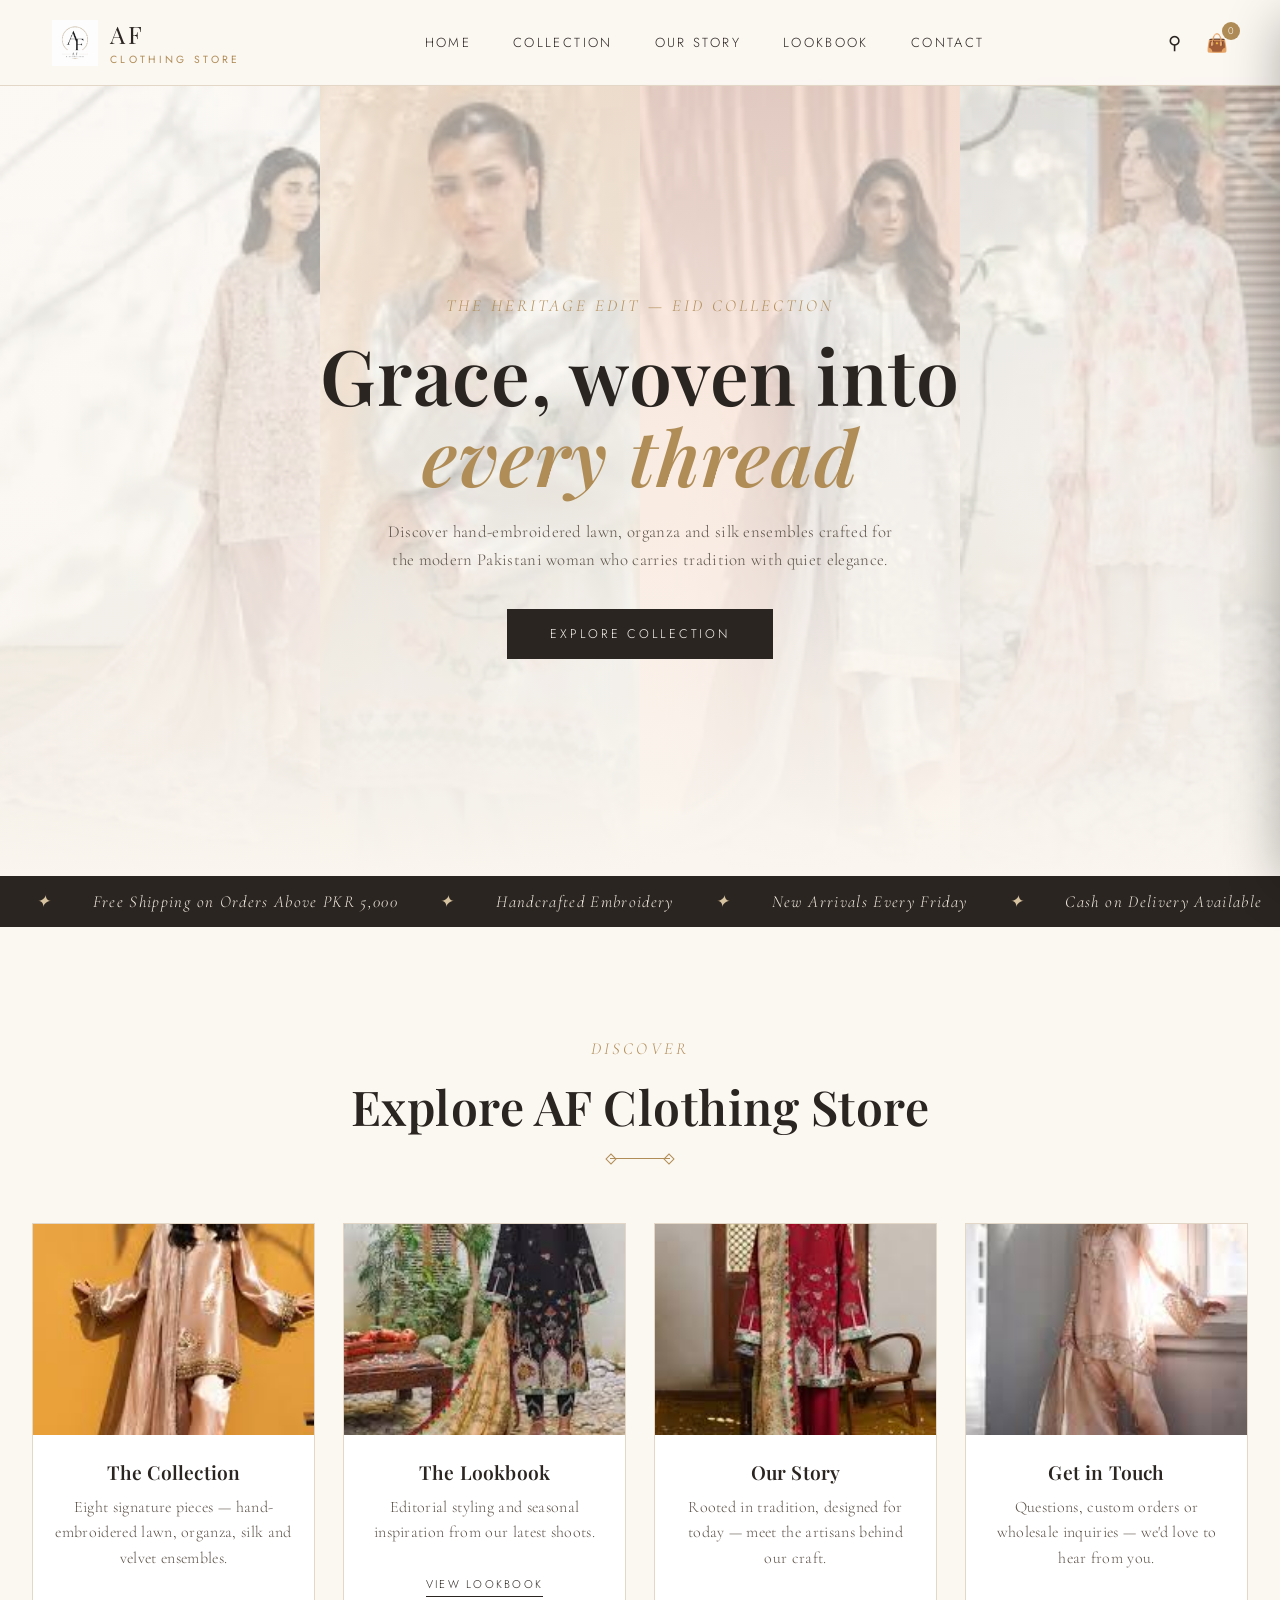
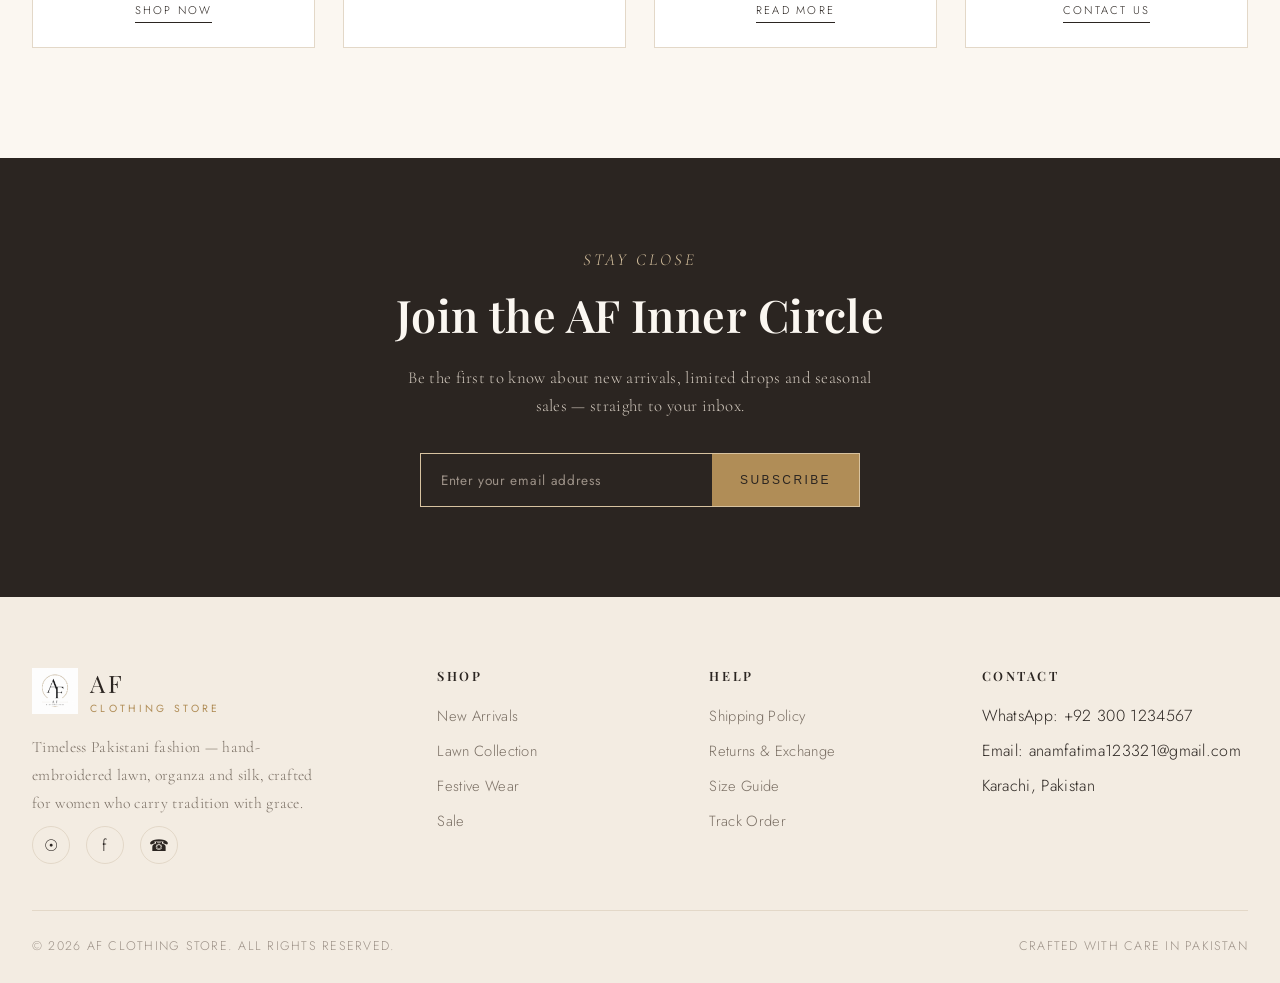
==== index.html @ 7dc1e785 "AF Clothing Store - Multi-page website" ====
<!DOCTYPE html>
<html lang="en" dir="ltr">
<head>
<meta charset="UTF-8">
<meta name="viewport" content="width=device-width, initial-scale=1.0">
<title>AF Clothing Store — Timeless Pakistani Couture</title>
<link rel="preconnect" href="https://fonts.googleapis.com">
<link rel="preconnect" href="https://fonts.gstatic.com" crossorigin>
<link href="https://fonts.googleapis.com/css2?family=Cormorant+Garamond:ital,wght@0,400;0,500;0,600;1,400&family=Playfair+Display:ital,wght@0,500;0,600;0,700;1,500&family=Jost:wght@300;400;500;600&display=swap" rel="stylesheet">
<link rel="stylesheet" href="styles.css">
<style>
  .summary-cards{display:grid;grid-template-columns:repeat(4,1fr);gap:28px;max-width:var(--maxw);margin:0 auto;}
  .summary-card{background:#fff;border:1px solid var(--line);overflow:hidden;transition:transform .45s ease,box-shadow .45s ease;}
  .summary-card:hover{transform:translateY(-6px);box-shadow:0 18px 40px -22px rgba(43,37,33,.35);}
  .summary-card img{width:100%;aspect-ratio:4/3;object-fit:cover;}
  .summary-card-body{padding:24px 20px;text-align:center;}
  .summary-card-body h3{font-size:1.2rem;margin-bottom:10px;}
  .summary-card-body p{font-family:'Cormorant Garamond',serif;font-size:1rem;color:#5c5249;line-height:1.6;margin-bottom:16px;}
  .summary-card-body .card-cta{font-size:.7rem;letter-spacing:.2em;text-transform:uppercase;border-bottom:1px solid var(--ink);padding-bottom:4px;transition:color .3s,border-color .3s;}
  .summary-card-body .card-cta:hover{color:var(--gold);border-color:var(--gold);}
  @media(max-width:720px){.summary-cards{grid-template-columns:1fr;gap:20px;}}
</style>
</head>
<body>

<header>
  <div class="nav-wrap">
    <a href="index.html" class="logo-mark">
      <img src="images/logo.png" alt="AF Logo">
      <div>AF<span>Clothing Store</span></div>
    </a>
    <nav>
      <ul>
        <li><a href="index.html">Home</a></li>
        <li><a href="collection.html">Collection</a></li>
        <li><a href="our-story.html">Our Story</a></li>
        <li><a href="lookbook.html">Lookbook</a></li>
        <li><a href="contact.html">Contact</a></li>
      </ul>
    </nav>
    <div class="nav-icons">
      <span style="cursor:pointer;" title="Search">&#9906;</span>
      <span style="cursor:pointer;position:relative;" id="cart-icon" title="Cart">
        &#128092;
        <span id="cart-count" style="position:absolute;top:-8px;right:-12px;background:var(--gold);color:#fff;font-size:.6rem;width:18px;height:18px;border-radius:50%;display:flex;align-items:center;justify-content:center;font-family:'Jost',sans-serif;">0</span>
      </span>
      <button class="menu-toggle">&#9776;</button>
    </div>
  </div>
</header>

<section class="hero" id="home" style="padding:0;">
  <div class="hero-bg">
    <img src="images/p1.jpg" alt="Pakistani fashion">
    <img src="images/p2.jpg" alt="Traditional outfit">
    <img src="images/p3.jpg" alt="Embroidered dress">
    <img src="images/p4.jpg" alt="Elegant fashion">
  </div>
  <div class="hero-content">
    <span class="eyebrow">The Heritage Edit — Eid Collection</span>
    <h1>Grace, woven into <em>every thread</em></h1>
    <p>Discover hand-embroidered lawn, organza and silk ensembles crafted for the modern Pakistani woman who carries tradition with quiet elegance.</p>
    <a href="collection.html" class="btn btn-dark">Explore Collection</a>
  </div>
</section>

<div class="marquee">
  <div class="marquee-inner">
    <span>&#10022;</span> Free Shipping on Orders Above PKR 5,000 <span>&#10022;</span> Handcrafted Embroidery <span>&#10022;</span> New Arrivals Every Friday <span>&#10022;</span> Cash on Delivery Available <span>&#10022;</span> Free Shipping on Orders Above PKR 5,000 <span>&#10022;</span> Handcrafted Embroidery <span>&#10022;</span> New Arrivals Every Friday <span>&#10022;</span> Cash on Delivery Available
  </div>
</div>

<section>
  <div class="section-head">
    <span class="eyebrow">Discover</span>
    <h2>Explore AF Clothing Store</h2>
    <div class="divider" style="margin-top:20px;"></div>
  </div>
  <div class="summary-cards">
    <div class="summary-card">
      <img src="images/p5.jpg" alt="Collection">
      <div class="summary-card-body">
        <h3>The Collection</h3>
        <p>Eight signature pieces — hand-embroidered lawn, organza, silk and velvet ensembles.</p>
        <a href="collection.html" class="card-cta">Shop Now</a>
      </div>
    </div>
    <div class="summary-card">
      <img src="images/p6.jpg" alt="Lookbook">
      <div class="summary-card-body">
        <h3>The Lookbook</h3>
        <p>Editorial styling and seasonal inspiration from our latest shoots.</p>
        <a href="lookbook.html" class="card-cta">View Lookbook</a>
      </div>
    </div>
    <div class="summary-card">
      <img src="images/p7.jpg" alt="Our Story">
      <div class="summary-card-body">
        <h3>Our Story</h3>
        <p>Rooted in tradition, designed for today — meet the artisans behind our craft.</p>
        <a href="our-story.html" class="card-cta">Read More</a>
      </div>
    </div>
    <div class="summary-card">
      <img src="images/p8.jpg" alt="Contact">
      <div class="summary-card-body">
        <h3>Get in Touch</h3>
        <p>Questions, custom orders or wholesale inquiries — we'd love to hear from you.</p>
        <a href="contact.html" class="card-cta">Contact Us</a>
      </div>
    </div>
  </div>
</section>

<section class="cta-band">
  <span class="eyebrow">Stay Close</span>
  <h2>Join the AF Inner Circle</h2>
  <p>Be the first to know about new arrivals, limited drops and seasonal sales — straight to your inbox.</p>
  <form class="cta-form" onsubmit="event.preventDefault(); showToast('Thank you for subscribing!');">
    <input type="email" placeholder="Enter your email address" required>
    <button type="submit">Subscribe</button>
  </form>
</section>

<footer>
  <div class="footer-grid">
    <div class="footer-brand">
      <a href="index.html" class="logo-mark">
        <img src="images/logo.png" alt="AF Logo">
        <div>AF<span>Clothing Store</span></div>
      </a>
      <p>Timeless Pakistani fashion — hand-embroidered lawn, organza and silk, crafted for women who carry tradition with grace.</p>
      <div class="footer-social">
        <a href="#" title="Instagram">&#9737;</a>
        <a href="#" title="Facebook">f</a>
        <a href="#" title="WhatsApp">&#9742;</a>
      </div>
    </div>
    <div class="footer-col">
      <h4>Shop</h4>
      <ul>
        <li><a href="collection.html">New Arrivals</a></li>
        <li><a href="collection.html">Lawn Collection</a></li>
        <li><a href="collection.html">Festive Wear</a></li>
        <li><a href="collection.html">Sale</a></li>
      </ul>
    </div>
    <div class="footer-col">
      <h4>Help</h4>
      <ul>
        <li><a href="#">Shipping Policy</a></li>
        <li><a href="#">Returns &amp; Exchange</a></li>
        <li><a href="#">Size Guide</a></li>
        <li><a href="#">Track Order</a></li>
      </ul>
    </div>
    <div class="footer-col">
      <h4>Contact</h4>
      <ul>
        <li>WhatsApp: +92 300 1234567</li>
        <li>Email: anamfatima123321@gmail.com</li>
        <li>Karachi, Pakistan</li>
      </ul>
    </div>
  </div>
  <div class="footer-bottom">
    <span>&copy; 2026 AF Clothing Store. All Rights Reserved.</span>
    <span>Crafted with care in Pakistan</span>
  </div>
</footer>

<div class="cart-overlay" id="cart-overlay"></div>
<div class="cart-drawer" id="cart-drawer">
  <div class="cart-head">
    <h3>Your Bag</h3>
    <button class="cart-close" id="cart-close">&times;</button>
  </div>
  <div class="cart-items" id="cart-items"></div>
  <div class="cart-footer">
    <div class="cart-total">
      <span>Subtotal</span>
      <span id="cart-subtotal">PKR 0</span>
    </div>
    <a href="#" class="btn btn-dark" onclick="alert('Thank you! This is a demo store.');return false;">Checkout</a>
  </div>
</div>

<div class="toast" id="toast"></div>
<script src="script.js"></script>
</body>
</html>
---- styles.css ----
:root{
  --cream:#FBF7F1;
  --cream-deep:#F3ECE2;
  --ink:#2B2521;
  --gold:#B08D57;
  --gold-soft:#D8C3A0;
  --rose:#C9A79C;
  --line:#E3D8C8;
  --maxw:1240px;
}
*{margin:0;padding:0;box-sizing:border-box;}
html{scroll-behavior:smooth;}
body{
  font-family:'Jost', sans-serif;
  color:var(--ink);
  background:var(--cream);
  font-weight:300;
  letter-spacing:.02em;
  overflow-x:hidden;
}
h1,h2,h3,h4{
  font-family:'Playfair Display', serif;
  font-weight:600;
  letter-spacing:.01em;
}
.eyebrow{
  font-family:'Cormorant Garamond', serif;
  font-style:italic;
  font-size:1.05rem;
  color:var(--gold);
  letter-spacing:.18em;
  text-transform:uppercase;
}
a{color:inherit;text-decoration:none;}
img{display:block;max-width:100%;}

/* ===== Header ===== */
header{
  position:fixed;top:0;left:0;right:0;
  z-index:100;
  background:rgba(251,247,241,0.92);
  backdrop-filter:blur(8px);
  border-bottom:1px solid var(--line);
  transition:padding .3s ease;
}
.nav-wrap{
  max-width:var(--maxw);
  margin:0 auto;
  display:flex;
  align-items:center;
  justify-content:space-between;
  padding:18px 32px;
}
.logo-mark{
  display:flex;align-items:center;gap:12px;
  font-family:'Playfair Display', serif;
  font-size:1.5rem;
  letter-spacing:.12em;
}
.logo-mark img{height:46px;width:46px;object-fit:contain;}
.logo-mark span{font-size:.65rem;letter-spacing:.32em;color:var(--gold);display:block;font-family:'Jost',sans-serif;font-weight:400;text-transform:uppercase;margin-top:2px;}
nav ul{
  display:flex;gap:42px;list-style:none;
  font-size:.82rem;
  letter-spacing:.18em;
  text-transform:uppercase;
}
nav a{position:relative;padding-bottom:6px;}
nav a::after{
  content:'';position:absolute;bottom:0;left:0;width:0;height:1px;
  background:var(--gold);transition:width .35s ease;
}
nav a:hover::after{width:100%;}
.nav-icons{display:flex;gap:24px;align-items:center;font-size:1.1rem;}
.menu-toggle{display:none;font-size:1.6rem;cursor:pointer;background:none;border:none;color:var(--ink);}

/* ===== Hero ===== */
.hero{
  position:relative;
  margin-top:84px;
  height:88vh;
  display:flex;
  align-items:center;
  justify-content:center;
  overflow:hidden;
  background:var(--cream-deep);
}
.hero-bg{
  position:absolute;inset:0;
  display:grid;grid-template-columns:repeat(4,1fr);
  opacity:.9;
}
.hero-bg img{width:100%;height:100%;object-fit:cover;filter:saturate(.85) brightness(1.02);}
.hero-bg::after{
  content:'';position:absolute;inset:0;
  background:linear-gradient(180deg, rgba(251,247,241,0.55) 0%, rgba(251,247,241,0.78) 55%, var(--cream) 100%);
}
.hero-content{
  position:relative;z-index:2;
  text-align:center;
  max-width:760px;
  padding:0 24px;
  animation:fadeUp 1.2s ease both;
}
@keyframes fadeUp{
  from{opacity:0;transform:translateY(28px);}
  to{opacity:1;transform:translateY(0);}
}
.hero-content .eyebrow{display:block;margin-bottom:18px;}
.hero-content h1{
  font-size:clamp(2.6rem, 6vw, 5rem);
  line-height:1.05;
  margin-bottom:22px;
}
.hero-content h1 em{
  font-style:italic;
  color:var(--gold);
}
.hero-content p{
  font-size:1.05rem;
  font-family:'Cormorant Garamond', serif;
  color:#5c5249;
  max-width:520px;
  margin:0 auto 34px;
  line-height:1.7;
}
.btn{
  display:inline-block;
  padding:15px 42px;
  border:1px solid var(--ink);
  font-size:.78rem;
  letter-spacing:.22em;
  text-transform:uppercase;
  transition:all .35s ease;
  position:relative;
  overflow:hidden;
}
.btn-dark{background:var(--ink);color:var(--cream);border-color:var(--ink);}
.btn-dark:hover{background:transparent;color:var(--ink);}
.btn-outline:hover{background:var(--ink);color:var(--cream);}

/* ===== Sections shared ===== */
section{padding:110px 32px;}
.section-head{text-align:center;max-width:640px;margin:0 auto 64px;}
.section-head h2{font-size:clamp(2rem,4vw,3rem);margin:14px 0 18px;}
.section-head p{font-family:'Cormorant Garamond', serif;font-size:1.1rem;color:#5c5249;line-height:1.7;}
.divider{
  width:60px;height:1px;background:var(--gold);margin:0 auto;
  position:relative;
}
.divider::before,.divider::after{
  content:'';position:absolute;top:-3px;width:6px;height:6px;border:1px solid var(--gold);transform:rotate(45deg);
}
.divider::before{left:-3px;}
.divider::after{right:-3px;}

/* ===== Marquee strip ===== */
.marquee{
  background:var(--ink);
  color:var(--cream-deep);
  overflow:hidden;
  padding:14px 0;
  white-space:nowrap;
}
.marquee-inner{
  display:inline-block;
  animation:scroll 32s linear infinite;
  font-family:'Cormorant Garamond', serif;
  font-style:italic;
  font-size:1.05rem;
  letter-spacing:.08em;
}
.marquee-inner span{margin:0 36px;color:var(--gold-soft);}
@keyframes scroll{
  from{transform:translateX(0);}
  to{transform:translateX(-50%);}
}

/* ===== Collection grid ===== */
.collection{max-width:var(--maxw);margin:0 auto;}
.grid{
  display:grid;
  grid-template-columns:repeat(4,1fr);
  gap:28px;
}
.card{
  position:relative;
  overflow:hidden;
  background:#fff;
  border:1px solid var(--line);
  transition:transform .45s ease, box-shadow .45s ease;
}
.card:hover{transform:translateY(-6px);box-shadow:0 18px 40px -22px rgba(43,37,33,.35);}
.card-img{position:relative;overflow:hidden;aspect-ratio:3/4;}
.card-img img{width:100%;height:100%;object-fit:cover;transition:transform .8s ease;}
.card:hover .card-img img{transform:scale(1.06);}
.card-tag{
  position:absolute;top:14px;left:14px;
  background:var(--cream);
  border:1px solid var(--gold-soft);
  font-size:.65rem;letter-spacing:.2em;
  padding:6px 12px;text-transform:uppercase;color:var(--gold);
}
.card-info{padding:22px 20px 26px;text-align:center;}
.card-info .cat{font-family:'Cormorant Garamond',serif;font-style:italic;color:var(--gold);font-size:.85rem;letter-spacing:.12em;}
.card-info h3{font-size:1.18rem;margin:8px 0 8px;}
.card-info .price{font-family:'Cormorant Garamond',serif;font-size:1.15rem;color:#5c5249;}
.card-info .price del{color:#b5a99a;margin-right:8px;font-size:.95rem;}
.card-cta{
  margin-top:14px;
  display:inline-block;
  font-size:.7rem;letter-spacing:.2em;text-transform:uppercase;
  border-bottom:1px solid var(--ink);
  padding-bottom:4px;
  transition:color .3s, border-color .3s;
}
.card-cta:hover{color:var(--gold);border-color:var(--gold);}

/* ===== About / Story split ===== */
.story{
  max-width:var(--maxw);margin:0 auto;
  display:grid;grid-template-columns:1fr 1fr;
  gap:80px;align-items:center;
}
.story-imgs{position:relative;height:520px;}
.story-imgs img{position:absolute;object-fit:cover;border:6px solid var(--cream);box-shadow:0 24px 50px -30px rgba(43,37,33,.4);}
.story-imgs .img-a{width:60%;height:78%;top:0;left:0;z-index:2;}
.story-imgs .img-b{width:52%;height:60%;bottom:0;right:0;z-index:1;border-color:var(--cream-deep);}
.story-text .eyebrow{margin-bottom:16px;display:block;}
.story-text h2{font-size:clamp(1.9rem,3.6vw,2.8rem);margin-bottom:24px;line-height:1.2;}
.story-text p{
  font-family:'Cormorant Garamond', serif;
  font-size:1.12rem;line-height:1.85;color:#5c5249;margin-bottom:18px;
}
.story-stats{display:flex;gap:48px;margin-top:36px;}
.story-stats div h4{font-size:2rem;color:var(--gold);font-family:'Playfair Display',serif;}
.story-stats div span{font-size:.72rem;letter-spacing:.18em;text-transform:uppercase;color:#8a7f73;}

/* ===== Lookbook strip ===== */
.lookbook{background:var(--cream-deep);}
.look-grid{
  max-width:var(--maxw);margin:0 auto;
  display:grid;grid-template-columns:1.3fr 1fr 1fr;
  grid-template-rows:auto auto;
  gap:24px;
}
.look-item{position:relative;overflow:hidden;}
.look-item img{width:100%;height:100%;object-fit:cover;transition:transform .8s ease;}
.look-item:hover img{transform:scale(1.05);}
.look-item.tall{grid-row:span 2;aspect-ratio:auto;height:100%;}
.look-item:not(.tall){aspect-ratio:1/1;}
.look-overlay{
  position:absolute;inset:0;
  background:linear-gradient(180deg, transparent 50%, rgba(43,37,33,.6) 100%);
  display:flex;align-items:flex-end;padding:24px;
  color:#fff;
}
.look-overlay span{font-family:'Cormorant Garamond',serif;font-style:italic;font-size:1.2rem;letter-spacing:.05em;}

/* ===== Newsletter / CTA ===== */
.cta-band{
  text-align:center;
  background:var(--ink);
  color:var(--cream);
  padding:90px 32px;
}
.cta-band .eyebrow{color:var(--gold-soft);}
.cta-band h2{font-size:clamp(1.8rem,4vw,2.8rem);color:var(--cream);margin:14px 0 20px;}
.cta-band p{font-family:'Cormorant Garamond',serif;color:#cfc6bb;max-width:480px;margin:0 auto 32px;font-size:1.05rem;line-height:1.7;}
.cta-form{display:flex;justify-content:center;gap:0;max-width:440px;margin:0 auto;border:1px solid var(--gold-soft);}
.cta-form input{
  flex:1;background:transparent;border:none;padding:16px 20px;color:var(--cream);font-family:'Jost',sans-serif;font-size:.85rem;letter-spacing:.05em;
}
.cta-form input::placeholder{color:#9c9187;}
.cta-form input:focus{outline:none;}
.cta-form button{
  background:var(--gold);border:none;color:var(--ink);
  padding:16px 28px;font-size:.75rem;letter-spacing:.2em;text-transform:uppercase;cursor:pointer;transition:background .3s;
}
.cta-form button:hover{background:var(--gold-soft);}

/* ===== Footer ===== */
footer{background:var(--cream-deep);padding:70px 32px 28px;}
.footer-grid{
  max-width:var(--maxw);margin:0 auto;
  display:grid;grid-template-columns:1.6fr 1fr 1fr 1.2fr;
  gap:50px;
  padding-bottom:46px;
  border-bottom:1px solid var(--line);
}
.footer-brand .logo-mark{margin-bottom:18px;}
.footer-brand p{font-family:'Cormorant Garamond',serif;color:#7a6f64;line-height:1.8;font-size:.98rem;max-width:300px;}
.footer-col h4{font-size:.8rem;letter-spacing:.2em;text-transform:uppercase;margin-bottom:20px;color:var(--ink);}
.footer-col ul{list-style:none;display:flex;flex-direction:column;gap:12px;}
.footer-col ul a{font-size:.92rem;color:#7a6f64;transition:color .3s;}
.footer-col ul a:hover{color:var(--gold);}
.footer-social{display:flex;gap:16px;margin-top:8px;}
.footer-social a{
  width:38px;height:38px;border:1px solid var(--line);border-radius:50%;
  display:flex;align-items:center;justify-content:center;font-size:1rem;transition:all .3s;
}
.footer-social a:hover{background:var(--gold);color:#fff;border-color:var(--gold);}
.footer-bottom{
  max-width:var(--maxw);margin:0 auto;padding-top:26px;
  display:flex;justify-content:space-between;align-items:center;flex-wrap:wrap;gap:10px;
  font-size:.78rem;letter-spacing:.1em;color:#9c9187;text-transform:uppercase;
}

/* ===== Cart drawer ===== */
.cart-overlay{
  position:fixed;inset:0;background:rgba(43,37,33,.4);
  opacity:0;pointer-events:none;transition:opacity .4s ease;z-index:200;
}
.cart-overlay.active{opacity:1;pointer-events:all;}
.cart-drawer{
  position:fixed;top:0;right:0;height:100%;width:400px;max-width:92vw;
  background:var(--cream);z-index:201;
  transform:translateX(100%);transition:transform .45s ease;
  display:flex;flex-direction:column;
  box-shadow:-20px 0 50px -20px rgba(0,0,0,.3);
}
.cart-drawer.active{transform:translateX(0);}
.cart-head{
  padding:28px 30px;border-bottom:1px solid var(--line);
  display:flex;justify-content:space-between;align-items:center;
}
.cart-head h3{font-size:1.4rem;}
.cart-close{font-size:1.5rem;cursor:pointer;background:none;border:none;color:var(--ink);}
.cart-items{flex:1;overflow-y:auto;padding:20px 30px;}
.cart-item{display:flex;gap:16px;padding:16px 0;border-bottom:1px solid var(--line);}
.cart-item img{width:70px;height:90px;object-fit:cover;}
.cart-item-info{flex:1;}
.cart-item-info h4{font-size:.95rem;font-family:'Playfair Display',serif;margin-bottom:6px;}
.cart-item-info .cat{font-size:.75rem;color:var(--gold);font-family:'Cormorant Garamond',serif;font-style:italic;}
.cart-item-info .price{font-family:'Cormorant Garamond',serif;margin-top:8px;}
.cart-remove{font-size:.7rem;letter-spacing:.1em;text-transform:uppercase;color:#b5a99a;cursor:pointer;margin-top:8px;display:inline-block;border-bottom:1px solid transparent;}
.cart-remove:hover{color:var(--ink);border-color:var(--ink);}
.cart-empty{text-align:center;padding:60px 20px;font-family:'Cormorant Garamond',serif;color:#9c9187;font-size:1.05rem;}
.cart-footer{padding:24px 30px 30px;border-top:1px solid var(--line);}
.cart-total{display:flex;justify-content:space-between;font-family:'Cormorant Garamond',serif;font-size:1.2rem;margin-bottom:18px;}
.cart-footer .btn{width:100%;text-align:center;}

/* ===== Quick view modal ===== */
.modal-overlay{
  position:fixed;inset:0;background:rgba(43,37,33,.5);
  opacity:0;pointer-events:none;transition:opacity .35s ease;z-index:300;
  display:flex;align-items:center;justify-content:center;padding:24px;
}
.modal-overlay.active{opacity:1;pointer-events:all;}
.modal{
  background:var(--cream);max-width:760px;width:100%;
  display:grid;grid-template-columns:1fr 1fr;
  transform:scale(.94);transition:transform .35s ease;
  max-height:88vh;overflow:auto;
}
.modal-overlay.active .modal{transform:scale(1);}
.modal-img{aspect-ratio:3/4;overflow:hidden;}
.modal-img img{width:100%;height:100%;object-fit:cover;}
.modal-body{padding:40px;position:relative;}
.modal-close{position:absolute;top:18px;right:18px;font-size:1.4rem;background:none;border:none;cursor:pointer;color:var(--ink);}
.modal-body .cat{font-family:'Cormorant Garamond',serif;font-style:italic;color:var(--gold);letter-spacing:.1em;}
.modal-body h3{font-size:1.7rem;margin:10px 0 14px;}
.modal-body .price{font-family:'Cormorant Garamond',serif;font-size:1.4rem;margin-bottom:18px;}
.modal-body p.desc{font-family:'Cormorant Garamond',serif;line-height:1.8;color:#5c5249;margin-bottom:24px;}
.modal-body .btn{width:100%;text-align:center;cursor:pointer;}

/* toast */
.toast{
  position:fixed;bottom:30px;right:30px;
  background:var(--ink);color:var(--cream);
  padding:16px 26px;font-size:.82rem;letter-spacing:.06em;
  transform:translateY(120px);opacity:0;transition:all .4s ease;
  z-index:400;border-left:3px solid var(--gold);
}
.toast.show{transform:translateY(0);opacity:1;}

/* ===== Contact Page ===== */
.contact-section{max-width:var(--maxw);margin:0 auto;padding:110px 32px;}
.contact-grid{display:grid;grid-template-columns:1fr 1fr;gap:80px;align-items:start;}
.contact-form-wrap h2{font-size:clamp(1.9rem,3.6vw,2.8rem);margin-bottom:12px;}
.contact-form-wrap .eyebrow{display:block;margin-bottom:16px;}
.contact-form-wrap p{font-family:'Cormorant Garamond',serif;font-size:1.1rem;color:#5c5249;line-height:1.7;margin-bottom:32px;}
.contact-form{display:flex;flex-direction:column;gap:20px;}
.contact-form input,.contact-form textarea{
  padding:16px 20px;border:1px solid var(--line);background:#fff;
  font-family:'Jost',sans-serif;font-size:.9rem;color:var(--ink);
  transition:border-color .3s;
}
.contact-form input:focus,.contact-form textarea:focus{outline:none;border-color:var(--gold);}
.contact-form textarea{min-height:160px;resize:vertical;}
.contact-form .btn{align-self:flex-start;}
.contact-info-wrap h3{font-size:1.3rem;margin-bottom:24px;}
.contact-info-list{list-style:none;display:flex;flex-direction:column;gap:20px;}
.contact-info-list li{display:flex;gap:16px;align-items:flex-start;}
.contact-info-list .icon{font-size:1.4rem;color:var(--gold);min-width:28px;}
.contact-info-list .text{font-family:'Cormorant Garamond',serif;font-size:1.05rem;color:#5c5249;line-height:1.6;}
.contact-info-list .text strong{display:block;font-family:'Playfair Display',serif;font-size:1rem;color:var(--ink);margin-bottom:4px;}

/* ===== Responsive ===== */
@media(max-width:1024px){
  .grid{grid-template-columns:repeat(2,1fr);}
  .story{grid-template-columns:1fr;gap:50px;}
  .story-imgs{height:420px;}
  .look-grid{grid-template-columns:1fr 1fr;}
  .look-item.tall{grid-row:auto;height:auto;}
  .footer-grid{grid-template-columns:1fr 1fr;}
  .contact-grid{grid-template-columns:1fr;gap:50px;}
}
@media(max-width:720px){
  nav ul{display:none;}
  .menu-toggle{display:block;}
  .grid{grid-template-columns:repeat(2,1fr);gap:16px;}
  section{padding:70px 18px;}
  .nav-wrap{padding:14px 18px;}
  .modal{grid-template-columns:1fr;}
  .modal-img{aspect-ratio:4/3;}
  .footer-grid{grid-template-columns:1fr;gap:36px;}
  .hero{height:78vh;}
  .look-grid{grid-template-columns:1fr;}
  .contact-section{padding:70px 18px;}
}
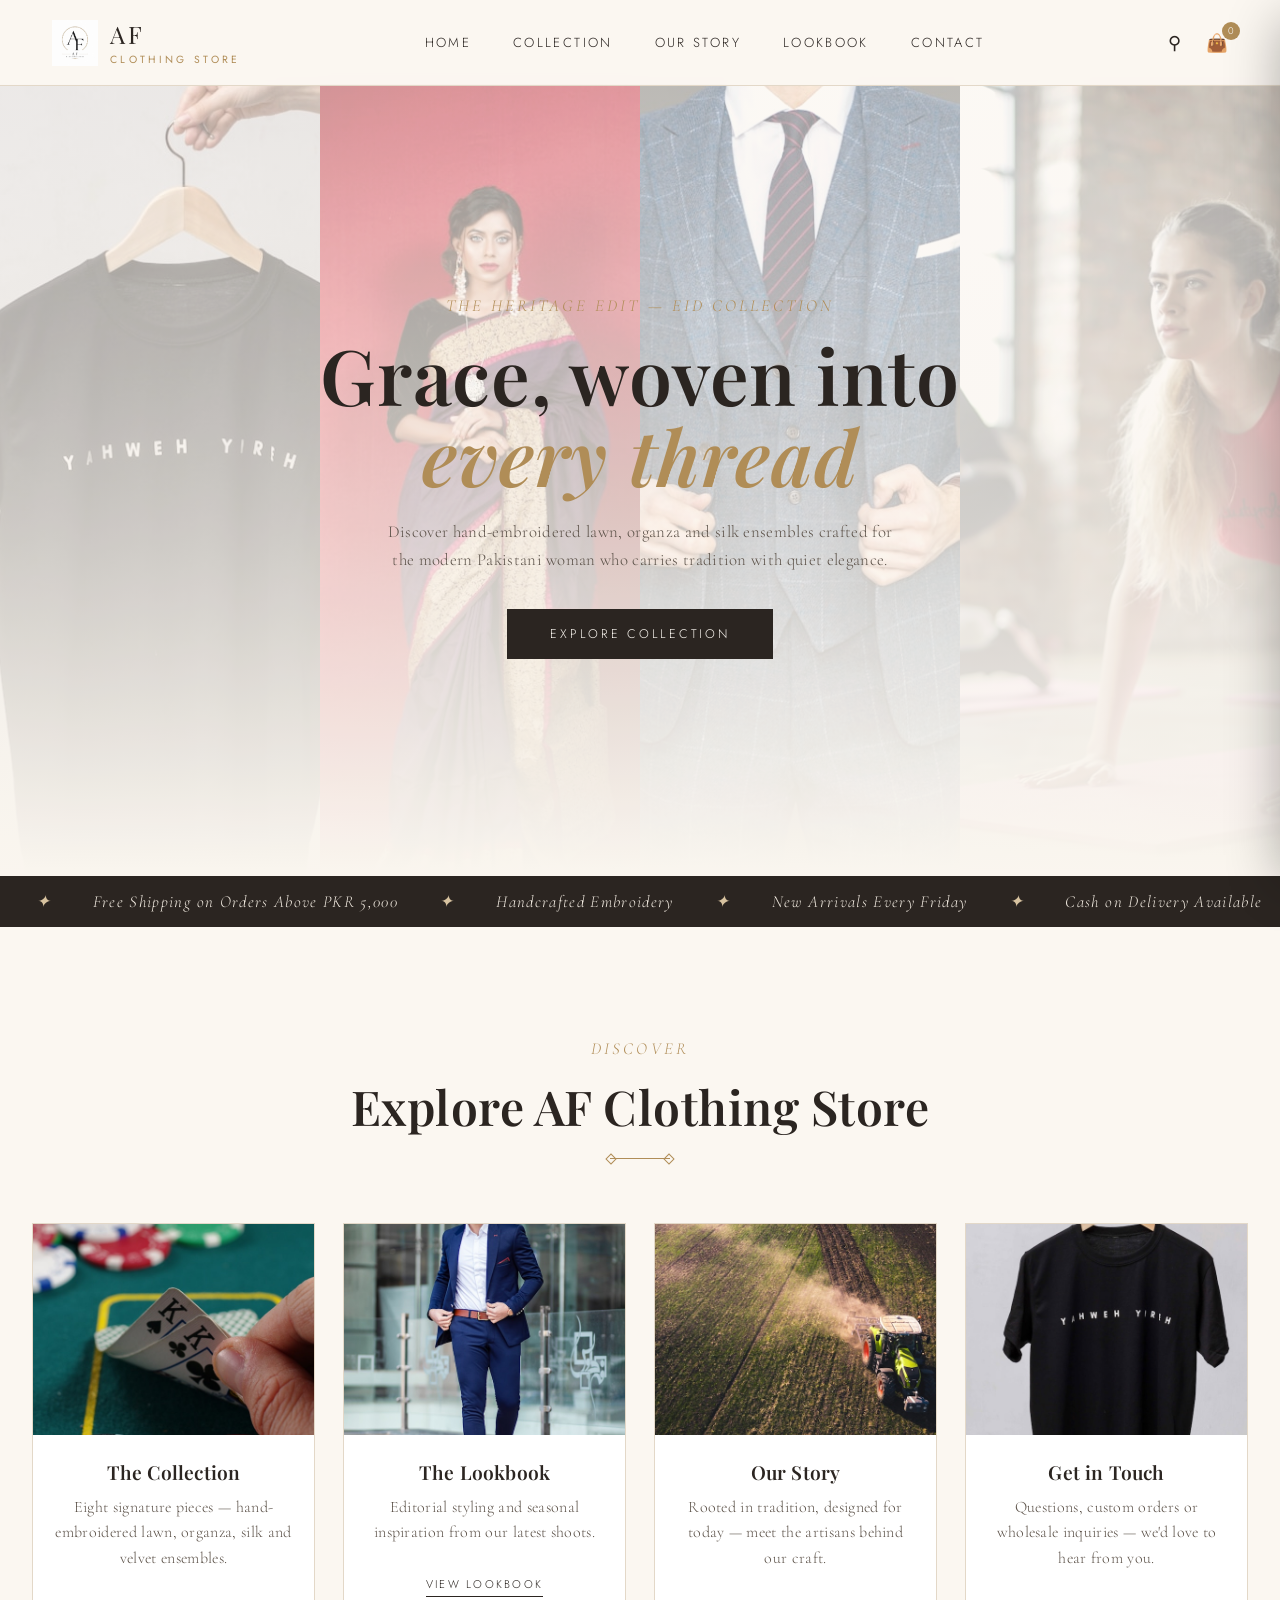
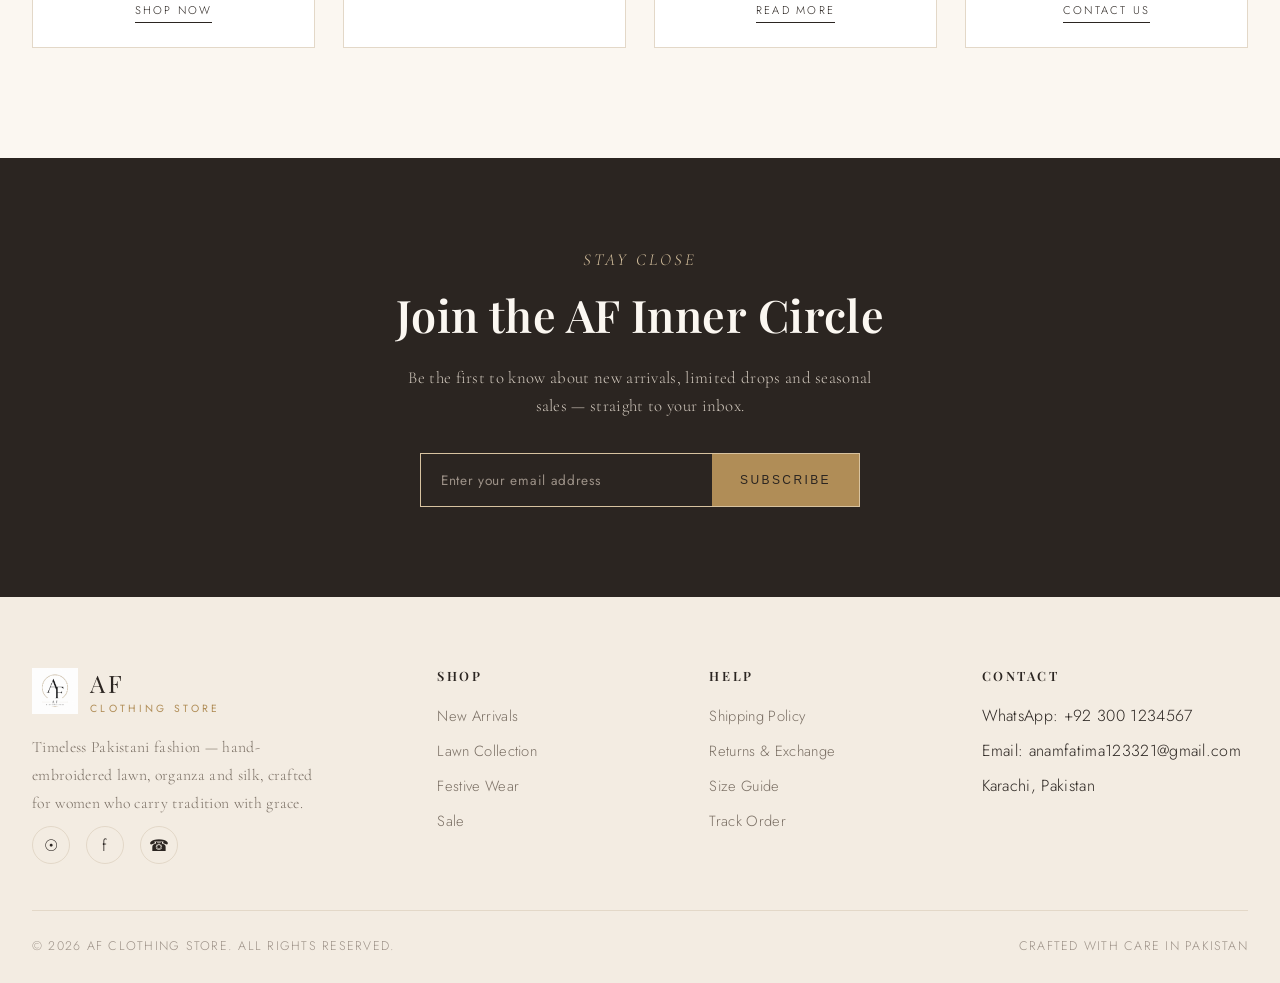
==== commit f7c4dc2a: "Add cache busting to force image reload" ====
--- a/index.html
+++ b/index.html
@@ -51,10 +51,10 @@
 
 <section class="hero" id="home" style="padding:0;">
   <div class="hero-bg">
-    <img src="images/p1.jpg" alt="Pakistani fashion">
-    <img src="images/p2.jpg" alt="Traditional outfit">
-    <img src="images/p3.jpg" alt="Embroidered dress">
-    <img src="images/p4.jpg" alt="Elegant fashion">
+    <img src="images/p1.jpg?v=2" alt="Pakistani fashion">
+    <img src="images/p2.jpg?v=2" alt="Traditional outfit">
+    <img src="images/p3.jpg?v=2" alt="Embroidered dress">
+    <img src="images/p4.jpg?v=2" alt="Elegant fashion">
   </div>
   <div class="hero-content">
     <span class="eyebrow">The Heritage Edit — Eid Collection</span>
@@ -78,7 +78,7 @@
   </div>
   <div class="summary-cards">
     <div class="summary-card">
-      <img src="images/p5.jpg" alt="Collection">
+      <img src="images/p5.jpg?v=2" alt="Collection">
       <div class="summary-card-body">
         <h3>The Collection</h3>
         <p>Eight signature pieces — hand-embroidered lawn, organza, silk and velvet ensembles.</p>
@@ -86,7 +86,7 @@
       </div>
     </div>
     <div class="summary-card">
-      <img src="images/p6.jpg" alt="Lookbook">
+      <img src="images/p6.jpg?v=2" alt="Lookbook">
       <div class="summary-card-body">
         <h3>The Lookbook</h3>
         <p>Editorial styling and seasonal inspiration from our latest shoots.</p>
@@ -94,7 +94,7 @@
       </div>
     </div>
     <div class="summary-card">
-      <img src="images/p7.jpg" alt="Our Story">
+      <img src="images/p7.jpg?v=2" alt="Our Story">
       <div class="summary-card-body">
         <h3>Our Story</h3>
         <p>Rooted in tradition, designed for today — meet the artisans behind our craft.</p>
@@ -102,7 +102,7 @@
       </div>
     </div>
     <div class="summary-card">
-      <img src="images/p8.jpg" alt="Contact">
+      <img src="images/p8.jpg?v=2" alt="Contact">
       <div class="summary-card-body">
         <h3>Get in Touch</h3>
         <p>Questions, custom orders or wholesale inquiries — we'd love to hear from you.</p>
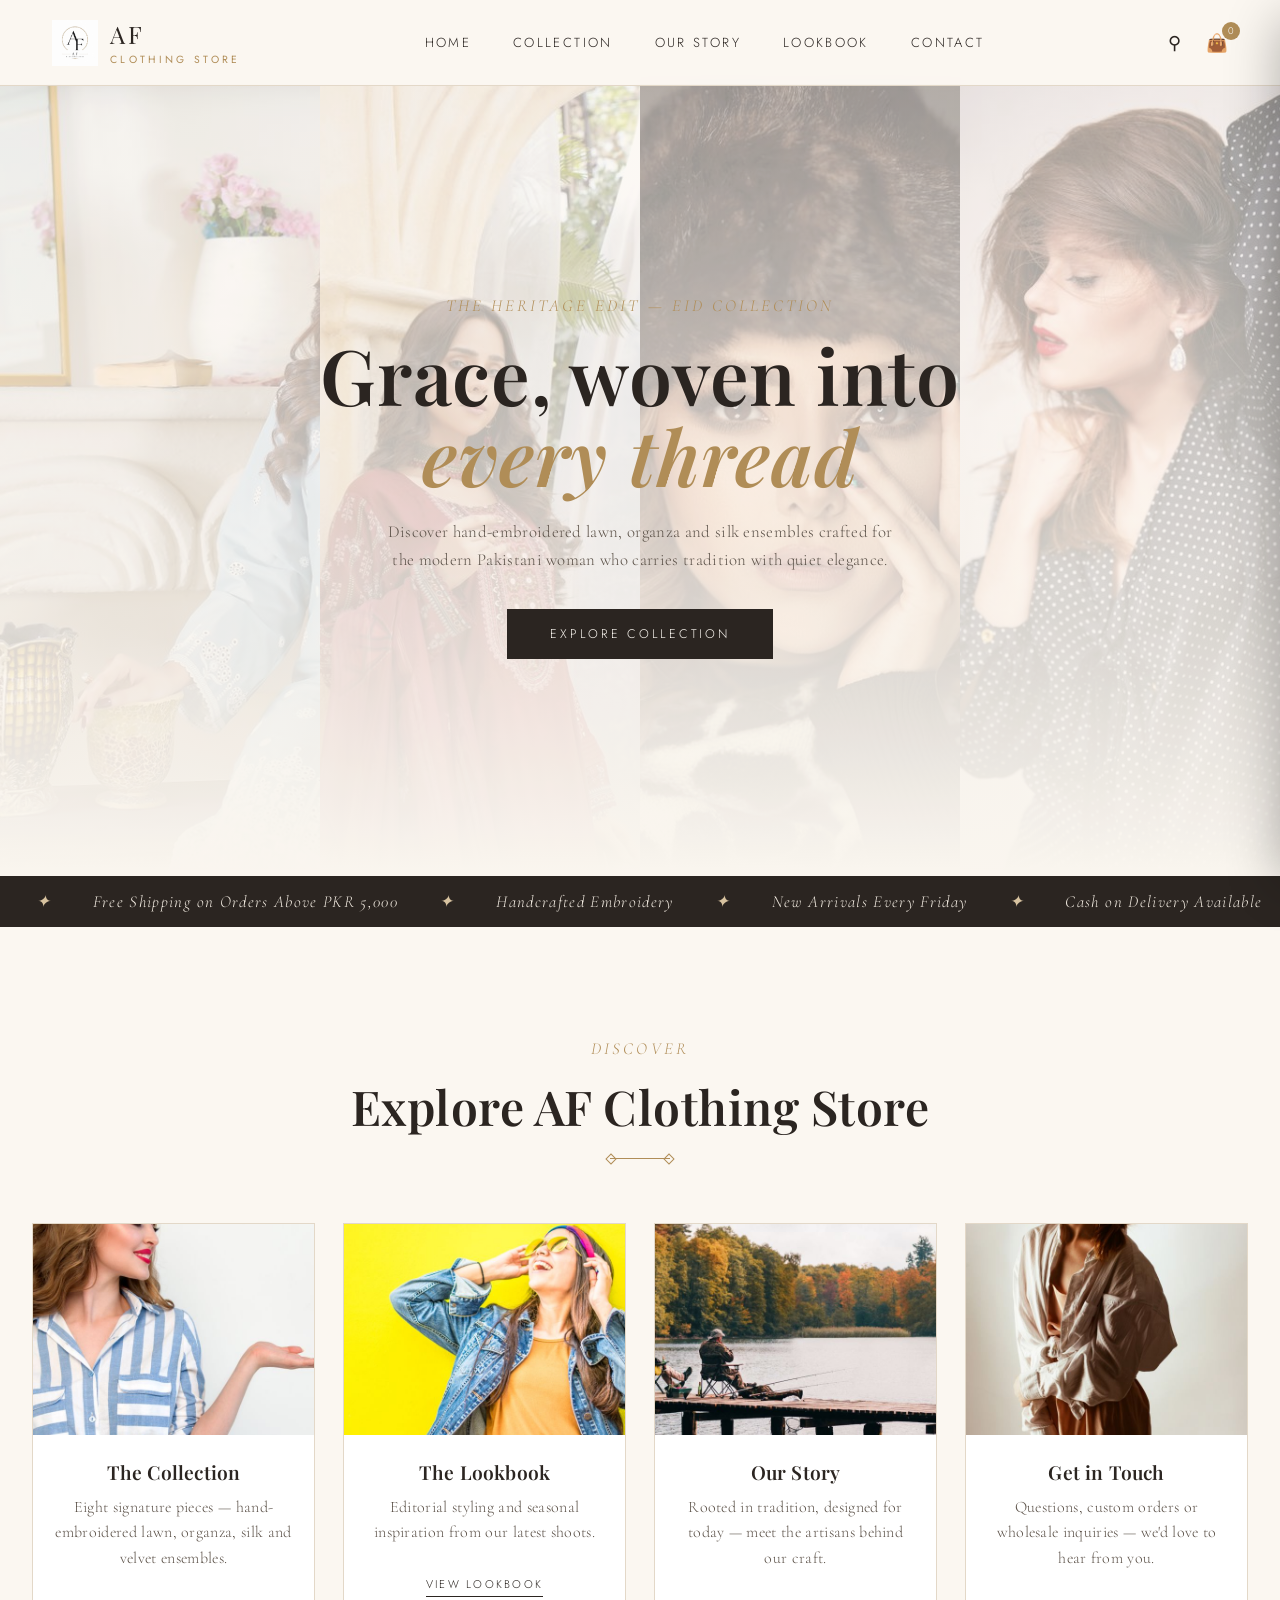
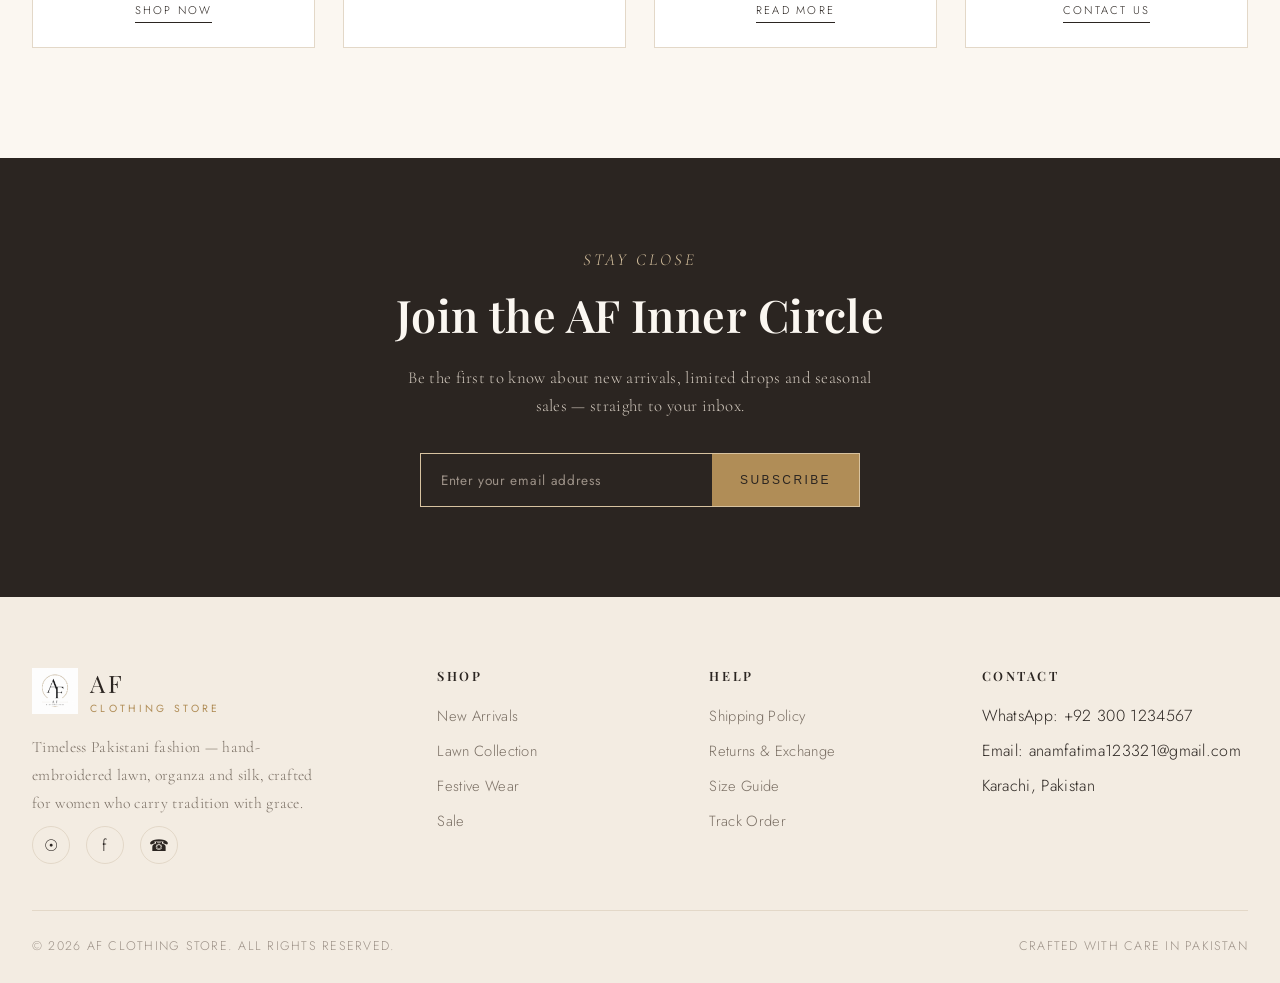
==== commit cdfc69d8: "Update cache bust v3" ====
--- a/index.html
+++ b/index.html
@@ -51,10 +51,10 @@
 
 <section class="hero" id="home" style="padding:0;">
   <div class="hero-bg">
-    <img src="images/p1.jpg?v=2" alt="Pakistani fashion">
-    <img src="images/p2.jpg?v=2" alt="Traditional outfit">
-    <img src="images/p3.jpg?v=2" alt="Embroidered dress">
-    <img src="images/p4.jpg?v=2" alt="Elegant fashion">
+    <img src="images/p1.jpg?v=3" alt="Pakistani fashion">
+    <img src="images/p2.jpg?v=3" alt="Traditional outfit">
+    <img src="images/p3.jpg?v=3" alt="Embroidered dress">
+    <img src="images/p4.jpg?v=3" alt="Elegant fashion">
   </div>
   <div class="hero-content">
     <span class="eyebrow">The Heritage Edit — Eid Collection</span>
@@ -78,7 +78,7 @@
   </div>
   <div class="summary-cards">
     <div class="summary-card">
-      <img src="images/p5.jpg?v=2" alt="Collection">
+      <img src="images/p5.jpg?v=3" alt="Collection">
       <div class="summary-card-body">
         <h3>The Collection</h3>
         <p>Eight signature pieces — hand-embroidered lawn, organza, silk and velvet ensembles.</p>
@@ -86,7 +86,7 @@
       </div>
     </div>
     <div class="summary-card">
-      <img src="images/p6.jpg?v=2" alt="Lookbook">
+      <img src="images/p6.jpg?v=3" alt="Lookbook">
       <div class="summary-card-body">
         <h3>The Lookbook</h3>
         <p>Editorial styling and seasonal inspiration from our latest shoots.</p>
@@ -94,7 +94,7 @@
       </div>
     </div>
     <div class="summary-card">
-      <img src="images/p7.jpg?v=2" alt="Our Story">
+      <img src="images/p7.jpg?v=3" alt="Our Story">
       <div class="summary-card-body">
         <h3>Our Story</h3>
         <p>Rooted in tradition, designed for today — meet the artisans behind our craft.</p>
@@ -102,7 +102,7 @@
       </div>
     </div>
     <div class="summary-card">
-      <img src="images/p8.jpg?v=2" alt="Contact">
+      <img src="images/p8.jpg?v=3" alt="Contact">
       <div class="summary-card-body">
         <h3>Get in Touch</h3>
         <p>Questions, custom orders or wholesale inquiries — we'd love to hear from you.</p>
